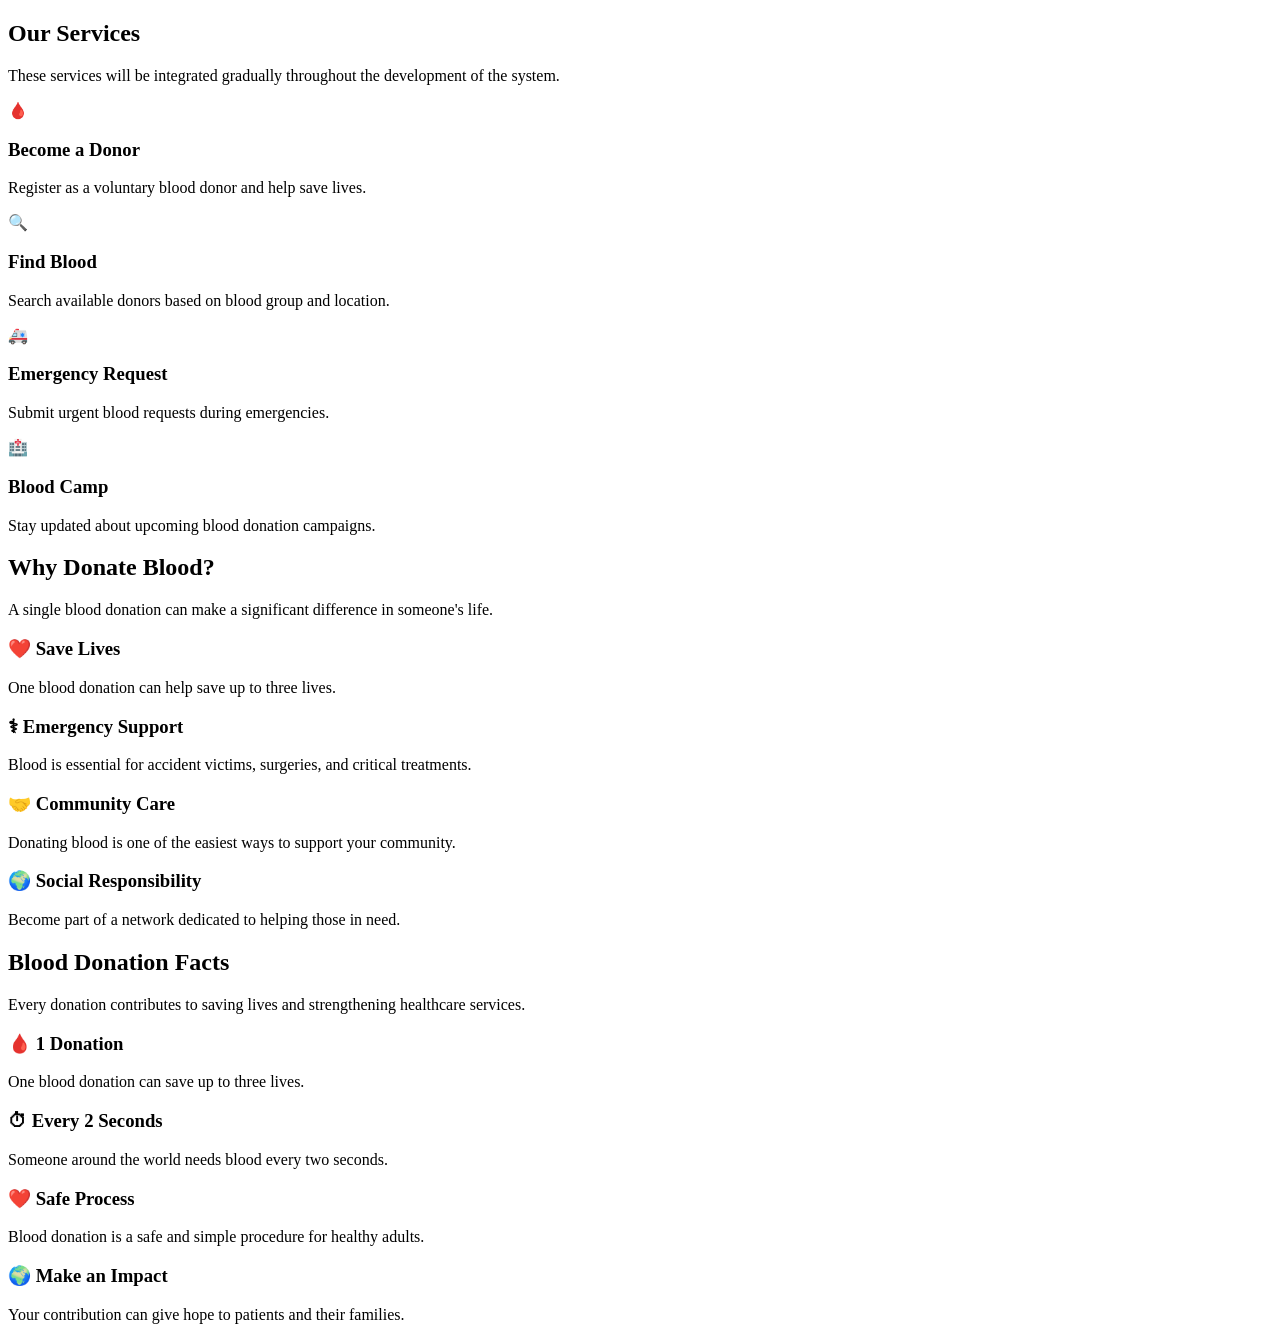
==== index.html @ 8bf794e0 "service section, why donate section, blood fact section" ====
<!DOCTYPE html>
<html lang="en">

<head>

    <meta charset="UTF-8">

    <meta name="viewport"
          content="width=device-width, initial-scale=1.0">

    <meta name="description"
          content="Blood Donation Management System">

    <meta name="keywords"
          content="Blood Donation, Blood Bank, Donor">

    <title>Blood Donation Management System</title>

    <link rel="stylesheet"
          href="css/style.css">

</head>

<body>
   <!-- ===========================
                SERVICES SECTION
        ============================ -->

        <section id="services" class="services">

            <div class="container">

                <div class="section-title">

                    <h2>Our Services</h2>

                    <p>
                        These services will be integrated gradually throughout
                        the development of the system.
                    </p>

                </div>

                <div class="service-grid">

                    <article class="service-card">

                        <div class="service-icon">🩸</div>

                        <h3>Become a Donor</h3>

                        <p>
                            Register as a voluntary blood donor and help save lives.
                        </p>

                    </article>

                    <article class="service-card">

                        <div class="service-icon">🔍</div>

                        <h3>Find Blood</h3>

                        <p>
                            Search available donors based on blood group and location.
                        </p>

                    </article>

                    <article class="service-card">

                        <div class="service-icon">🚑</div>

                        <h3>Emergency Request</h3>

                        <p>
                            Submit urgent blood requests during emergencies.
                        </p>

                    </article>

                    <article class="service-card">

                        <div class="service-icon">🏥</div>

                        <h3>Blood Camp</h3>

                        <p>
                            Stay updated about upcoming blood donation campaigns.
                        </p>

                    </article>

                </div>

            </div>

        </section>

        <!-- ===========================
                WHY DONATE
        ============================ -->

        <section class="why-donate">

            <div class="container">

                <div class="section-title">

                    <h2>Why Donate Blood?</h2>

                    <p>
                        A single blood donation can make a significant difference
                        in someone's life.
                    </p>

                </div>

                <div class="why-grid">

                    <article class="why-card">

                        <h3>❤️ Save Lives</h3>

                        <p>
                            One blood donation can help save up to three lives.
                        </p>

                    </article>

                    <article class="why-card">

                        <h3>⚕ Emergency Support</h3>

                        <p>
                            Blood is essential for accident victims,
                            surgeries, and critical treatments.
                        </p>

                    </article>

                    <article class="why-card">

                        <h3>🤝 Community Care</h3>

                        <p>
                            Donating blood is one of the easiest ways to
                            support your community.
                        </p>

                    </article>

                    <article class="why-card">

                        <h3>🌍 Social Responsibility</h3>

                        <p>
                            Become part of a network dedicated to helping
                            those in need.
                        </p>

                    </article>

                </div>

            </div>

        </section>
		        <!-- ===========================
                BLOOD FACTS
        ============================ -->

        <section class="blood-facts">

            <div class="container">

                <div class="section-title">

                    <h2>Blood Donation Facts</h2>

                    <p>
                        Every donation contributes to saving lives and strengthening healthcare services.
                    </p>

                </div>

                <div class="facts-grid">

                    <article class="fact-card">

                        <h3>🩸 1 Donation</h3>

                        <p>
                            One blood donation can save up to three lives.
                        </p>

                    </article>

                    <article class="fact-card">

                        <h3>⏱ Every 2 Seconds</h3>

                        <p>
                            Someone around the world needs blood every two seconds.
                        </p>

                    </article>

                    <article class="fact-card">

                        <h3>❤️ Safe Process</h3>

                        <p>
                            Blood donation is a safe and simple procedure for healthy adults.
                        </p>

                    </article>

                    <article class="fact-card">

                        <h3>🌍 Make an Impact</h3>

                        <p>
                            Your contribution can give hope to patients and their families.
                        </p>

                    </article>

                </div>

            </div>

        </section>
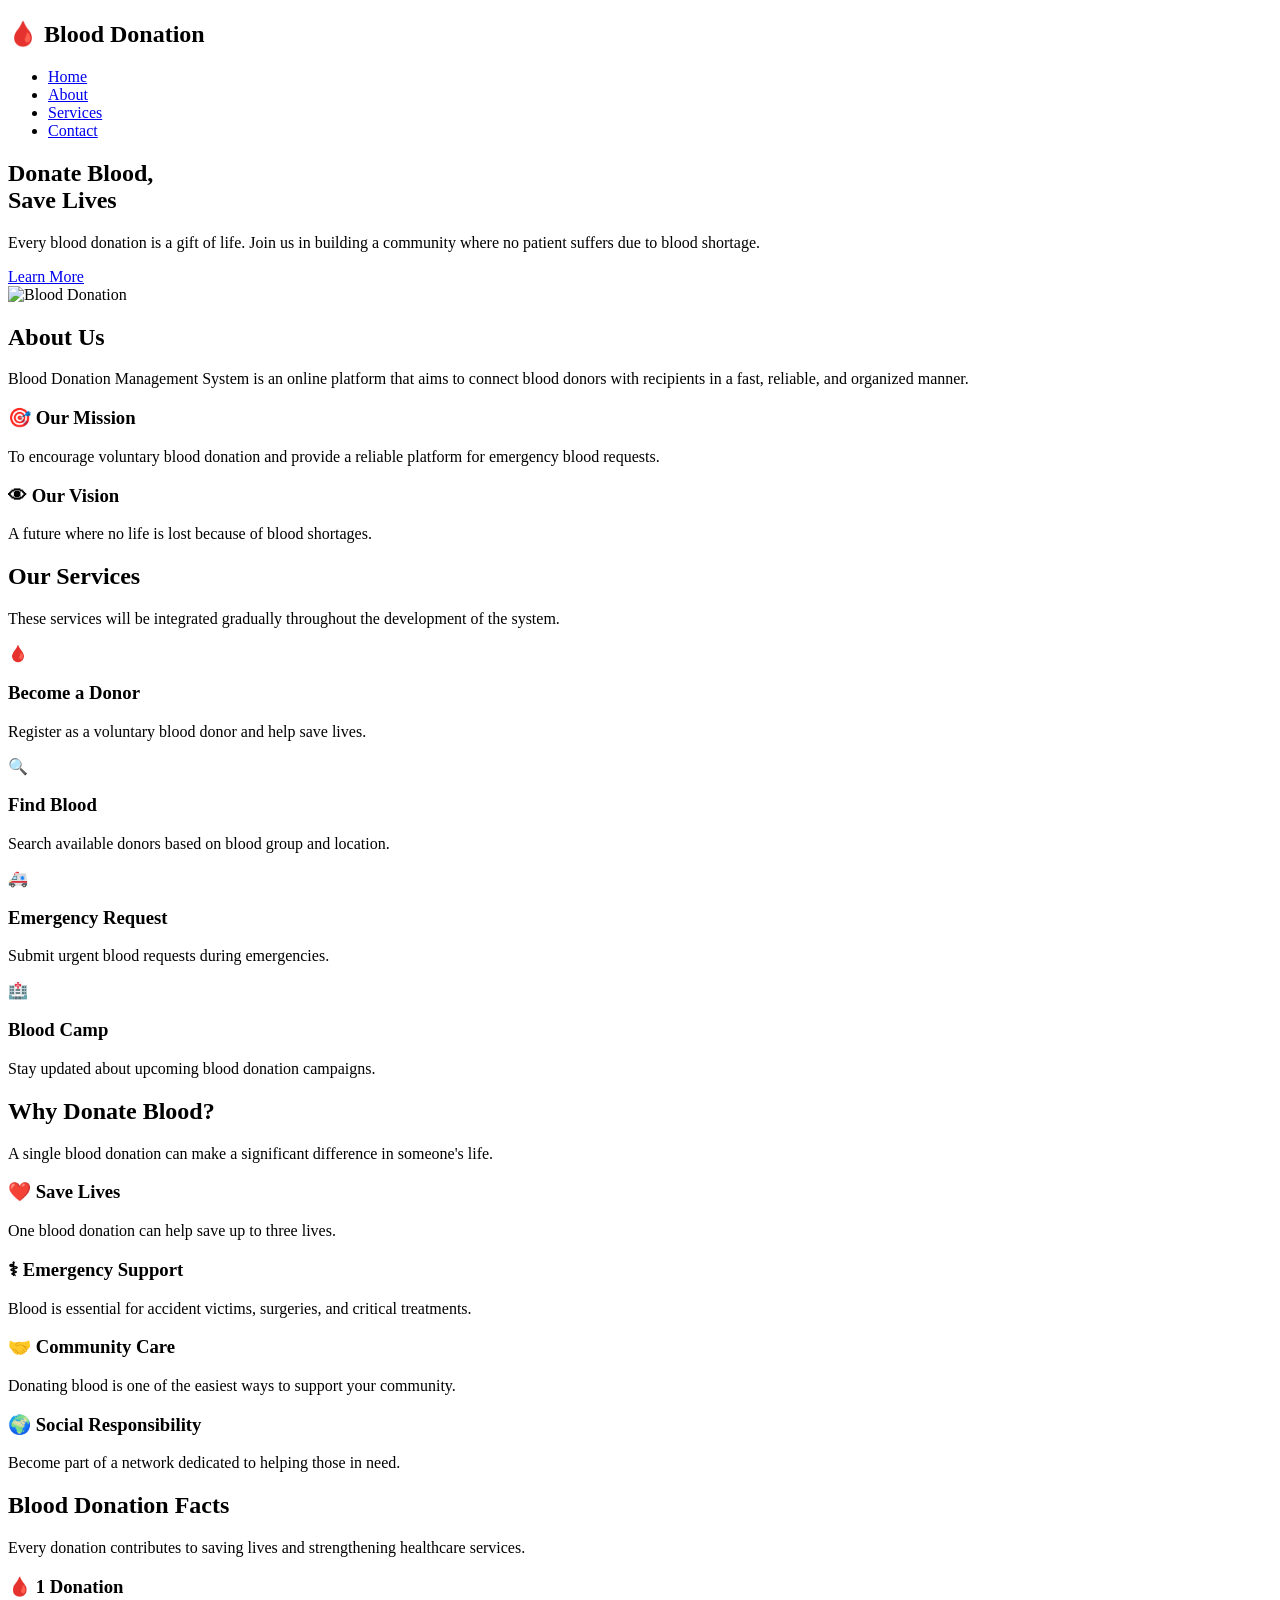
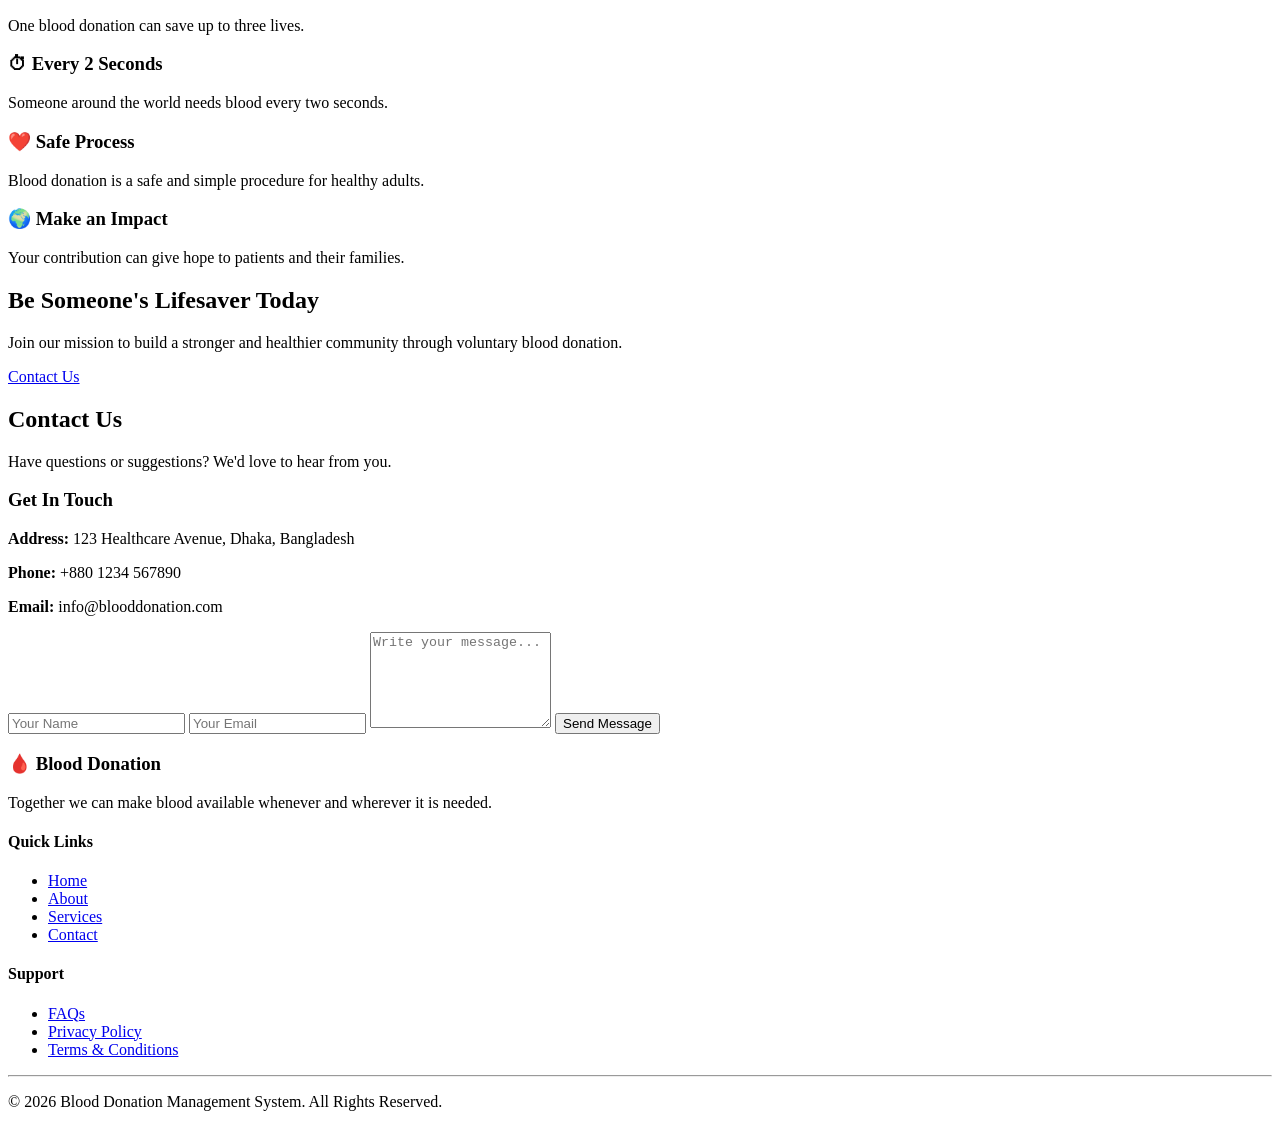
==== commit 16ec32a9: "integrating header footer hero section" ====
--- a/index.html
+++ b/index.html
@@ -22,7 +22,146 @@
 </head>
 
 <body>
-   <!-- ===========================
+
+    <!-- ===========================
+            HEADER
+    ============================ -->
+
+    <header>
+
+        <div class="container">
+
+            <div class="logo">
+
+                <h2>🩸 Blood Donation</h2>
+
+            </div>
+
+            <nav>
+
+                <ul>
+
+                    <li><a href="#home">Home</a></li>
+
+                    <li><a href="#about">About</a></li>
+
+                    <li><a href="#services">Services</a></li>
+
+                    <li><a href="#contact">Contact</a></li>
+
+                </ul>
+
+            </nav>
+
+        </div>
+
+    </header>
+
+    <!-- ===========================
+            MAIN
+    ============================ -->
+
+    <main>
+
+        <!-- ===========================
+                HERO SECTION
+        ============================ -->
+
+        <section id="home"
+                 class="hero">
+
+            <div class="container">
+
+                <div class="hero-content">
+
+                    <h1>
+
+                        Donate Blood,
+
+                        <br>
+
+                        Save Lives
+
+                    </h1>
+
+                    <p>
+
+                        Every blood donation is a gift of life.
+                        Join us in building a community where
+                        no patient suffers due to blood shortage.
+
+                    </p>
+
+                    <a href="#about"
+                       class="btn">
+
+                        Learn More
+
+                    </a>
+
+                </div>
+
+                <div class="hero-image">
+
+                    <img src="images/hero.jpg"
+                         alt="Blood Donation">
+
+                </div>
+
+            </div>
+
+        </section>
+		        <!-- ===========================
+                ABOUT SECTION
+        ============================ -->
+
+        <section id="about" class="about">
+
+            <div class="container">
+
+                <div class="section-title">
+
+                    <h2>About Us</h2>
+
+                    <p>
+                        Blood Donation Management System is an online platform
+                        that aims to connect blood donors with recipients in a
+                        fast, reliable, and organized manner.
+                    </p>
+
+                </div>
+
+                <div class="about-content">
+
+                    <article class="about-card">
+
+                        <h3>🎯 Our Mission</h3>
+
+                        <p>
+                            To encourage voluntary blood donation and provide
+                            a reliable platform for emergency blood requests.
+                        </p>
+
+                    </article>
+
+                    <article class="about-card">
+
+                        <h3>👁 Our Vision</h3>
+
+                        <p>
+                            A future where no life is lost because of blood
+                            shortages.
+                        </p>
+
+                    </article>
+
+                </div>
+
+            </div>
+
+        </section>
+
+        <!-- ===========================
                 SERVICES SECTION
         ============================ -->
 
@@ -230,4 +369,194 @@
 
             </div>
 
-        </section>+        </section>
+
+        <!-- ===========================
+                CALL TO ACTION
+        ============================ -->
+
+        <section class="cta">
+
+            <div class="container">
+
+                <div class="cta-content">
+
+                    <h2>Be Someone's Lifesaver Today</h2>
+
+                    <p>
+                        Join our mission to build a stronger and healthier community
+                        through voluntary blood donation.
+                    </p>
+
+                    <a href="#contact" class="btn">
+
+                        Contact Us
+
+                    </a>
+
+                </div>
+
+            </div>
+
+        </section>
+
+        <!-- ===========================
+                CONTACT SECTION
+        ============================ -->
+
+        <section id="contact" class="contact">
+
+            <div class="container">
+
+                <div class="section-title">
+
+                    <h2>Contact Us</h2>
+
+                    <p>
+                        Have questions or suggestions? We'd love to hear from you.
+                    </p>
+
+                </div>
+
+                <div class="contact-wrapper">
+
+                    <div class="contact-info">
+
+                        <h3>Get In Touch</h3>
+
+                        <p>
+
+                            <strong>Address:</strong>
+
+                            123 Healthcare Avenue,
+                            Dhaka, Bangladesh
+
+                        </p>
+
+                        <p>
+
+                            <strong>Phone:</strong>
+
+                            +880 1234 567890
+
+                        </p>
+
+                        <p>
+
+                            <strong>Email:</strong>
+
+                            info@blooddonation.com
+
+                        </p>
+
+                    </div>
+
+                    <div class="contact-form">
+
+                        <form action="#">
+
+                            <input
+                                type="text"
+                                placeholder="Your Name"
+                                required>
+
+                            <input
+                                type="email"
+                                placeholder="Your Email"
+                                required>
+
+                            <textarea
+                                rows="6"
+                                placeholder="Write your message..."
+                                required></textarea>
+
+                            <button type="submit">
+
+                                Send Message
+
+                            </button>
+
+                        </form>
+
+                    </div>
+
+                </div>
+
+            </div>
+
+        </section>
+
+    </main>
+
+    <!-- ===========================
+            FOOTER
+    ============================ -->
+
+    <footer>
+
+        <div class="container">
+
+            <div class="footer-content">
+
+                <div class="footer-logo">
+
+                    <h3>🩸 Blood Donation</h3>
+
+                    <p>
+                        Together we can make blood available whenever and wherever it is needed.
+                    </p>
+
+                </div>
+
+                <div class="footer-links">
+
+                    <h4>Quick Links</h4>
+
+                    <ul>
+
+                        <li><a href="#home">Home</a></li>
+
+                        <li><a href="#about">About</a></li>
+
+                        <li><a href="#services">Services</a></li>
+
+                        <li><a href="#contact">Contact</a></li>
+
+                    </ul>
+
+                </div>
+
+                <div class="footer-support">
+
+                    <h4>Support</h4>
+
+                    <ul>
+
+                        <li><a href="#">FAQs</a></li>
+
+                        <li><a href="#">Privacy Policy</a></li>
+
+                        <li><a href="#">Terms & Conditions</a></li>
+
+                    </ul>
+
+                </div>
+
+            </div>
+
+            <hr>
+
+            <p class="copyright">
+
+                © 2026 Blood Donation Management System.
+                All Rights Reserved.
+
+            </p>
+
+        </div>
+
+    </footer>
+
+</body>
+
+</html>
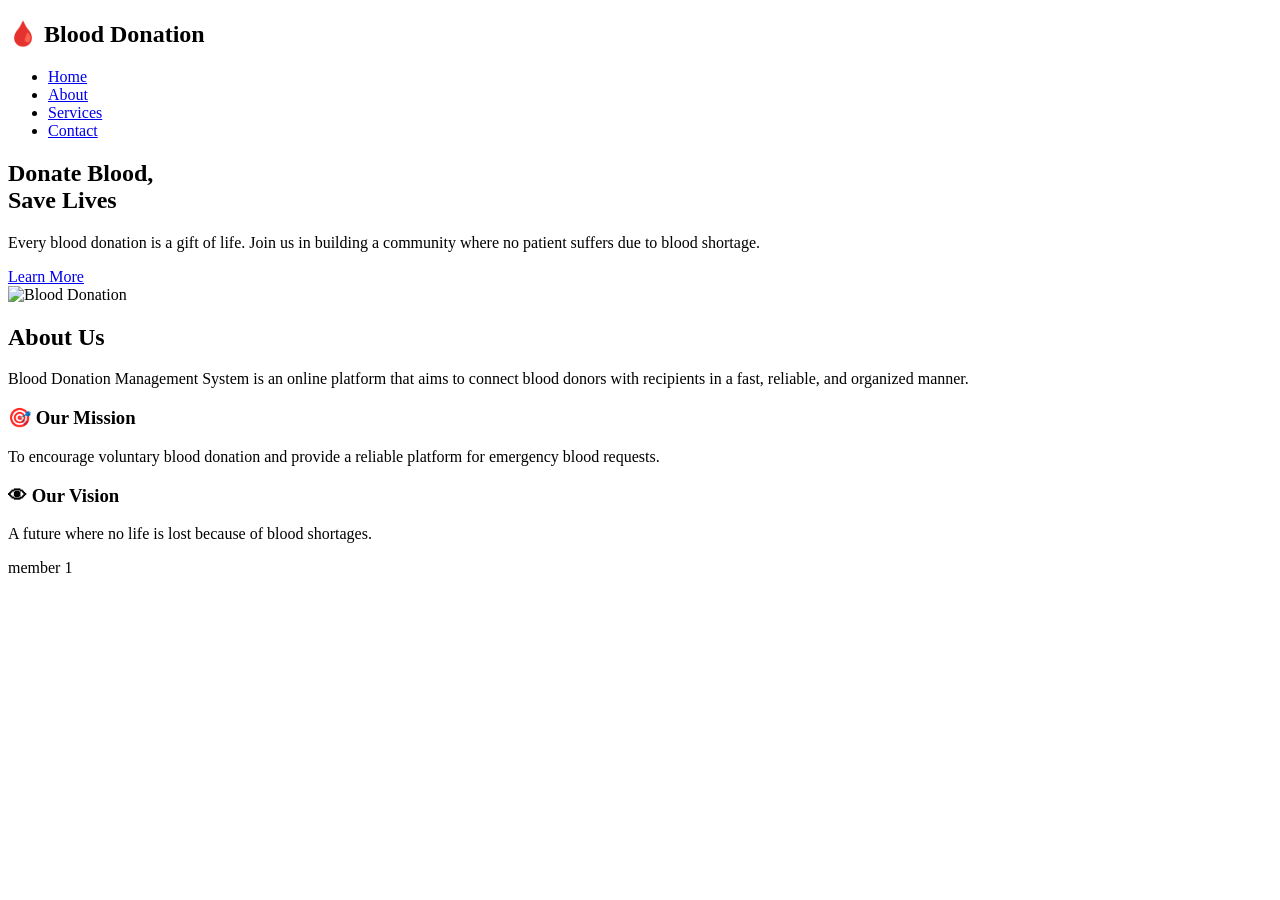
==== commit 926b49a4: "adding header, footer, navigator" ====
--- a/index.html
+++ b/index.html
@@ -1,562 +1,164 @@
-<!DOCTYPE html>
-<html lang="en">
-
-<head>
-
-    <meta charset="UTF-8">
-
-    <meta name="viewport"
-          content="width=device-width, initial-scale=1.0">
-
-    <meta name="description"
-          content="Blood Donation Management System">
-
-    <meta name="keywords"
-          content="Blood Donation, Blood Bank, Donor">
-
-    <title>Blood Donation Management System</title>
-
-    <link rel="stylesheet"
-          href="css/style.css">
-
-</head>
-
-<body>
-
-    <!-- ===========================
-            HEADER
-    ============================ -->
-
-    <header>
-
-        <div class="container">
-
-            <div class="logo">
-
-                <h2>🩸 Blood Donation</h2>
-
-            </div>
-
-            <nav>
-
-                <ul>
-
-                    <li><a href="#home">Home</a></li>
-
-                    <li><a href="#about">About</a></li>
-
-                    <li><a href="#services">Services</a></li>
-
-                    <li><a href="#contact">Contact</a></li>
-
-                </ul>
-
-            </nav>
-
-        </div>
-
-    </header>
-
-    <!-- ===========================
-            MAIN
-    ============================ -->
-
-    <main>
-
-        <!-- ===========================
-                HERO SECTION
-        ============================ -->
-
-        <section id="home"
-                 class="hero">
-
-            <div class="container">
-
-                <div class="hero-content">
-
-                    <h1>
-
-                        Donate Blood,
-
-                        <br>
-
-                        Save Lives
-
-                    </h1>
-
-                    <p>
-
-                        Every blood donation is a gift of life.
-                        Join us in building a community where
-                        no patient suffers due to blood shortage.
-
-                    </p>
-
-                    <a href="#about"
-                       class="btn">
-
-                        Learn More
-
-                    </a>
-
-                </div>
-
-                <div class="hero-image">
-
-                    <img src="images/hero.jpg"
-                         alt="Blood Donation">
-
-                </div>
-
-            </div>
-
-        </section>
-		        <!-- ===========================
-                ABOUT SECTION
-        ============================ -->
-
-        <section id="about" class="about">
-
-            <div class="container">
-
-                <div class="section-title">
-
-                    <h2>About Us</h2>
-
-                    <p>
-                        Blood Donation Management System is an online platform
-                        that aims to connect blood donors with recipients in a
-                        fast, reliable, and organized manner.
-                    </p>
-
-                </div>
-
-                <div class="about-content">
-
-                    <article class="about-card">
-
-                        <h3>🎯 Our Mission</h3>
-
-                        <p>
-                            To encourage voluntary blood donation and provide
-                            a reliable platform for emergency blood requests.
-                        </p>
-
-                    </article>
-
-                    <article class="about-card">
-
-                        <h3>👁 Our Vision</h3>
-
-                        <p>
-                            A future where no life is lost because of blood
-                            shortages.
-                        </p>
-
-                    </article>
-
-                </div>
-
-            </div>
-
-        </section>
-
-        <!-- ===========================
-                SERVICES SECTION
-        ============================ -->
-
-        <section id="services" class="services">
-
-            <div class="container">
-
-                <div class="section-title">
-
-                    <h2>Our Services</h2>
-
-                    <p>
-                        These services will be integrated gradually throughout
-                        the development of the system.
-                    </p>
-
-                </div>
-
-                <div class="service-grid">
-
-                    <article class="service-card">
-
-                        <div class="service-icon">🩸</div>
-
-                        <h3>Become a Donor</h3>
-
-                        <p>
-                            Register as a voluntary blood donor and help save lives.
-                        </p>
-
-                    </article>
-
-                    <article class="service-card">
-
-                        <div class="service-icon">🔍</div>
-
-                        <h3>Find Blood</h3>
-
-                        <p>
-                            Search available donors based on blood group and location.
-                        </p>
-
-                    </article>
-
-                    <article class="service-card">
-
-                        <div class="service-icon">🚑</div>
-
-                        <h3>Emergency Request</h3>
-
-                        <p>
-                            Submit urgent blood requests during emergencies.
-                        </p>
-
-                    </article>
-
-                    <article class="service-card">
-
-                        <div class="service-icon">🏥</div>
-
-                        <h3>Blood Camp</h3>
-
-                        <p>
-                            Stay updated about upcoming blood donation campaigns.
-                        </p>
-
-                    </article>
-
-                </div>
-
-            </div>
-
-        </section>
-
-        <!-- ===========================
-                WHY DONATE
-        ============================ -->
-
-        <section class="why-donate">
-
-            <div class="container">
-
-                <div class="section-title">
-
-                    <h2>Why Donate Blood?</h2>
-
-                    <p>
-                        A single blood donation can make a significant difference
-                        in someone's life.
-                    </p>
-
-                </div>
-
-                <div class="why-grid">
-
-                    <article class="why-card">
-
-                        <h3>❤️ Save Lives</h3>
-
-                        <p>
-                            One blood donation can help save up to three lives.
-                        </p>
-
-                    </article>
-
-                    <article class="why-card">
-
-                        <h3>⚕ Emergency Support</h3>
-
-                        <p>
-                            Blood is essential for accident victims,
-                            surgeries, and critical treatments.
-                        </p>
-
-                    </article>
-
-                    <article class="why-card">
-
-                        <h3>🤝 Community Care</h3>
-
-                        <p>
-                            Donating blood is one of the easiest ways to
-                            support your community.
-                        </p>
-
-                    </article>
-
-                    <article class="why-card">
-
-                        <h3>🌍 Social Responsibility</h3>
-
-                        <p>
-                            Become part of a network dedicated to helping
-                            those in need.
-                        </p>
-
-                    </article>
-
-                </div>
-
-            </div>
-
-        </section>
-		        <!-- ===========================
-                BLOOD FACTS
-        ============================ -->
-
-        <section class="blood-facts">
-
-            <div class="container">
-
-                <div class="section-title">
-
-                    <h2>Blood Donation Facts</h2>
-
-                    <p>
-                        Every donation contributes to saving lives and strengthening healthcare services.
-                    </p>
-
-                </div>
-
-                <div class="facts-grid">
-
-                    <article class="fact-card">
-
-                        <h3>🩸 1 Donation</h3>
-
-                        <p>
-                            One blood donation can save up to three lives.
-                        </p>
-
-                    </article>
-
-                    <article class="fact-card">
-
-                        <h3>⏱ Every 2 Seconds</h3>
-
-                        <p>
-                            Someone around the world needs blood every two seconds.
-                        </p>
-
-                    </article>
-
-                    <article class="fact-card">
-
-                        <h3>❤️ Safe Process</h3>
-
-                        <p>
-                            Blood donation is a safe and simple procedure for healthy adults.
-                        </p>
-
-                    </article>
-
-                    <article class="fact-card">
-
-                        <h3>🌍 Make an Impact</h3>
-
-                        <p>
-                            Your contribution can give hope to patients and their families.
-                        </p>
-
-                    </article>
-
-                </div>
-
-            </div>
-
-        </section>
-
-        <!-- ===========================
-                CALL TO ACTION
-        ============================ -->
-
-        <section class="cta">
-
-            <div class="container">
-
-                <div class="cta-content">
-
-                    <h2>Be Someone's Lifesaver Today</h2>
-
-                    <p>
-                        Join our mission to build a stronger and healthier community
-                        through voluntary blood donation.
-                    </p>
-
-                    <a href="#contact" class="btn">
-
-                        Contact Us
-
-                    </a>
-
-                </div>
-
-            </div>
-
-        </section>
-
-        <!-- ===========================
-                CONTACT SECTION
-        ============================ -->
-
-        <section id="contact" class="contact">
-
-            <div class="container">
-
-                <div class="section-title">
-
-                    <h2>Contact Us</h2>
-
-                    <p>
-                        Have questions or suggestions? We'd love to hear from you.
-                    </p>
-
-                </div>
-
-                <div class="contact-wrapper">
-
-                    <div class="contact-info">
-
-                        <h3>Get In Touch</h3>
-
-                        <p>
-
-                            <strong>Address:</strong>
-
-                            123 Healthcare Avenue,
-                            Dhaka, Bangladesh
-
-                        </p>
-
-                        <p>
-
-                            <strong>Phone:</strong>
-
-                            +880 1234 567890
-
-                        </p>
-
-                        <p>
-
-                            <strong>Email:</strong>
-
-                            info@blooddonation.com
-
-                        </p>
-
-                    </div>
-
-                    <div class="contact-form">
-
-                        <form action="#">
-
-                            <input
-                                type="text"
-                                placeholder="Your Name"
-                                required>
-
-                            <input
-                                type="email"
-                                placeholder="Your Email"
-                                required>
-
-                            <textarea
-                                rows="6"
-                                placeholder="Write your message..."
-                                required></textarea>
-
-                            <button type="submit">
-
-                                Send Message
-
-                            </button>
-
-                        </form>
-
-                    </div>
-
-                </div>
-
-            </div>
-
-        </section>
-
-    </main>
-
-    <!-- ===========================
-            FOOTER
-    ============================ -->
-
-    <footer>
-
-        <div class="container">
-
-            <div class="footer-content">
-
-                <div class="footer-logo">
-
-                    <h3>🩸 Blood Donation</h3>
-
-                    <p>
-                        Together we can make blood available whenever and wherever it is needed.
-                    </p>
-
-                </div>
-
-                <div class="footer-links">
-
-                    <h4>Quick Links</h4>
-
-                    <ul>
-
-                        <li><a href="#home">Home</a></li>
-
-                        <li><a href="#about">About</a></li>
-
-                        <li><a href="#services">Services</a></li>
-
-                        <li><a href="#contact">Contact</a></li>
-
-                    </ul>
-
-                </div>
-
-                <div class="footer-support">
-
-                    <h4>Support</h4>
-
-                    <ul>
-
-                        <li><a href="#">FAQs</a></li>
-
-                        <li><a href="#">Privacy Policy</a></li>
-
-                        <li><a href="#">Terms & Conditions</a></li>
-
-                    </ul>
-
-                </div>
-
-            </div>
-
-            <hr>
-
-            <p class="copyright">
-
-                © 2026 Blood Donation Management System.
-                All Rights Reserved.
-
-            </p>
-
-        </div>
-
-    </footer>
-
-</body>
-
-</html>+<!DOCTYPE html>
+<html lang="en">
+
+<head>
+
+    <meta charset="UTF-8">
+
+    <meta name="viewport"
+          content="width=device-width, initial-scale=1.0">
+
+    <meta name="description"
+          content="Blood Donation Management System">
+
+    <meta name="keywords"
+          content="Blood Donation, Blood Bank, Donor">
+
+    <title>Blood Donation Management System</title>
+
+    <link rel="stylesheet"
+          href="css/style.css">
+
+</head>
+
+<body>
+
+    <!-- ===========================
+            HEADER
+    ============================ -->
+
+    <header>
+
+        <div class="container">
+
+            <div class="logo">
+
+                <h2>🩸 Blood Donation</h2>
+
+            </div>
+
+            <nav>
+
+                <ul>
+
+                    <li><a href="#home">Home</a></li>
+
+                    <li><a href="#about">About</a></li>
+
+                    <li><a href="#services">Services</a></li>
+
+                    <li><a href="#contact">Contact</a></li>
+
+                </ul>
+
+            </nav>
+
+        </div>
+
+    </header>
+
+    <!-- ===========================
+            MAIN
+    ============================ -->
+
+    <main>
+
+        <!-- ===========================
+                HERO SECTION
+        ============================ -->
+
+        <section id="home"
+                 class="hero">
+
+            <div class="container">
+
+                <div class="hero-content">
+
+                    <h1>
+
+                        Donate Blood,
+
+                        <br>
+
+                        Save Lives
+
+                    </h1>
+
+                    <p>
+
+                        Every blood donation is a gift of life.
+                        Join us in building a community where
+                        no patient suffers due to blood shortage.
+
+                    </p>
+
+                    <a href="#about"
+                       class="btn">
+
+                        Learn More
+
+                    </a>
+
+                </div>
+
+                <div class="hero-image">
+
+                    <img src="images/hero.jpg"
+                         alt="Blood Donation">
+
+                </div>
+
+            </div>
+
+        </section>
+		        <!-- ===========================
+                ABOUT SECTION
+        ============================ -->
+
+        <section id="about" class="about">
+
+            <div class="container">
+
+                <div class="section-title">
+
+                    <h2>About Us</h2>
+
+                    <p>
+                        Blood Donation Management System is an online platform
+                        that aims to connect blood donors with recipients in a
+                        fast, reliable, and organized manner.
+                    </p>
+
+                </div>
+
+                <div class="about-content">
+
+                    <article class="about-card">
+
+                        <h3>🎯 Our Mission</h3>
+
+                        <p>
+                            To encourage voluntary blood donation and provide
+                            a reliable platform for emergency blood requests.
+                        </p>
+
+                    </article>
+
+                    <article class="about-card">
+
+                        <h3>👁 Our Vision</h3>
+
+                        <p>
+                            A future where no life is lost because of blood
+                            shortages.
+                        </p>
+
+                    </article>
+
+                </div>
+
+            </div>
+
+        </section>
+
+member 1
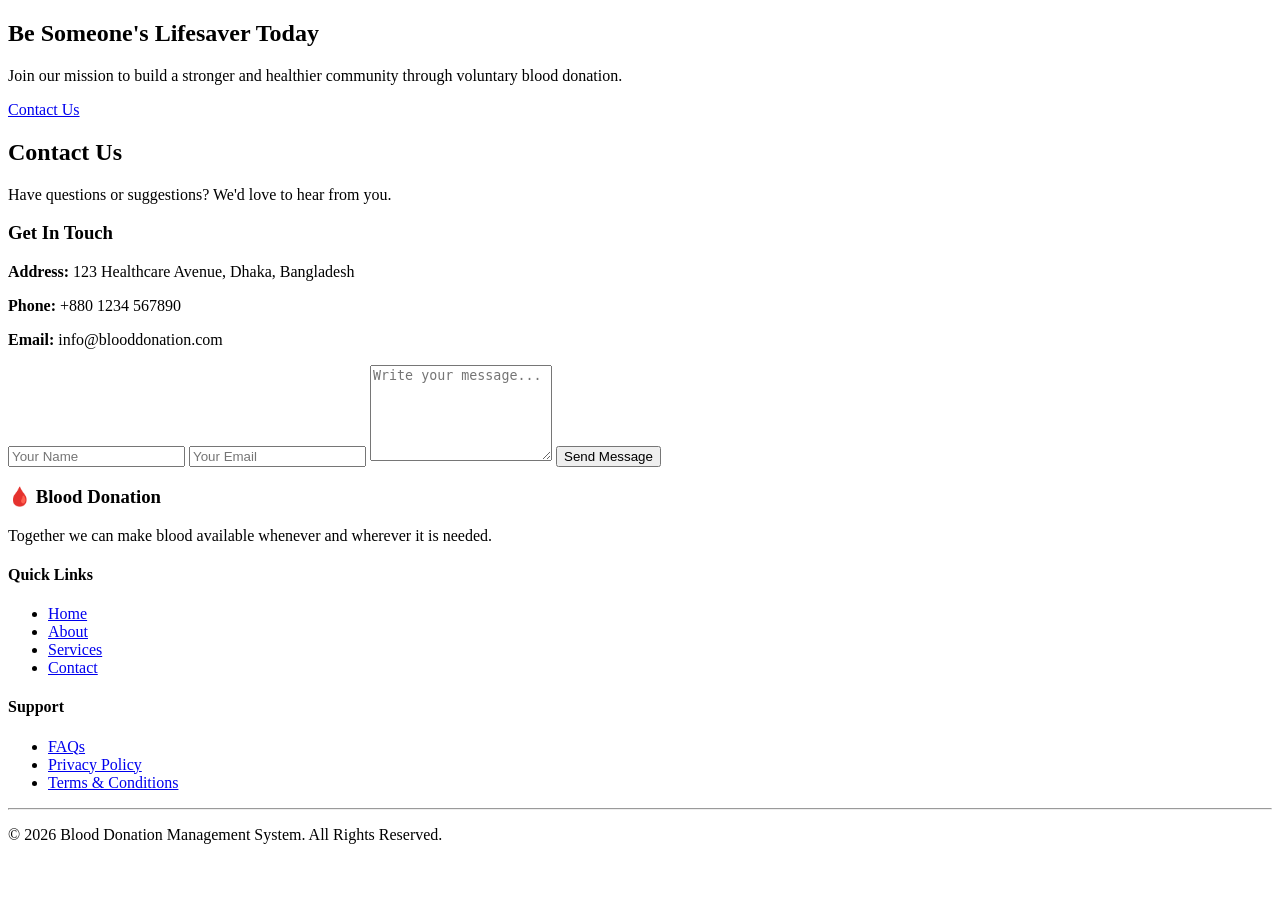
==== commit 82c76dce: "call to action, contact section, footer" ====
--- a/index.html
+++ b/index.html
@@ -1,164 +1,214 @@
-<!DOCTYPE html>
-<html lang="en">
-
-<head>
-
-    <meta charset="UTF-8">
-
-    <meta name="viewport"
-          content="width=device-width, initial-scale=1.0">
-
-    <meta name="description"
-          content="Blood Donation Management System">
-
-    <meta name="keywords"
-          content="Blood Donation, Blood Bank, Donor">
-
-    <title>Blood Donation Management System</title>
-
-    <link rel="stylesheet"
-          href="css/style.css">
-
-</head>
-
-<body>
-
-    <!-- ===========================
-            HEADER
-    ============================ -->
-
-    <header>
-
-        <div class="container">
-
-            <div class="logo">
-
-                <h2>🩸 Blood Donation</h2>
-
-            </div>
-
-            <nav>
-
-                <ul>
-
-                    <li><a href="#home">Home</a></li>
-
-                    <li><a href="#about">About</a></li>
-
-                    <li><a href="#services">Services</a></li>
-
-                    <li><a href="#contact">Contact</a></li>
-
-                </ul>
-
-            </nav>
-
-        </div>
-
-    </header>
-
-    <!-- ===========================
-            MAIN
-    ============================ -->
-
-    <main>
-
-        <!-- ===========================
-                HERO SECTION
-        ============================ -->
-
-        <section id="home"
-                 class="hero">
-
-            <div class="container">
-
-                <div class="hero-content">
-
-                    <h1>
-
-                        Donate Blood,
-
-                        <br>
-
-                        Save Lives
-
-                    </h1>
-
-                    <p>
-
-                        Every blood donation is a gift of life.
-                        Join us in building a community where
-                        no patient suffers due to blood shortage.
-
-                    </p>
-
-                    <a href="#about"
-                       class="btn">
-
-                        Learn More
-
-                    </a>
-
-                </div>
-
-                <div class="hero-image">
-
-                    <img src="images/hero.jpg"
-                         alt="Blood Donation">
-
-                </div>
-
-            </div>
-
-        </section>
-		        <!-- ===========================
-                ABOUT SECTION
-        ============================ -->
-
-        <section id="about" class="about">
-
-            <div class="container">
-
-                <div class="section-title">
-
-                    <h2>About Us</h2>
-
-                    <p>
-                        Blood Donation Management System is an online platform
-                        that aims to connect blood donors with recipients in a
-                        fast, reliable, and organized manner.
-                    </p>
-
-                </div>
-
-                <div class="about-content">
-
-                    <article class="about-card">
-
-                        <h3>🎯 Our Mission</h3>
-
-                        <p>
-                            To encourage voluntary blood donation and provide
-                            a reliable platform for emergency blood requests.
-                        </p>
-
-                    </article>
-
-                    <article class="about-card">
-
-                        <h3>👁 Our Vision</h3>
-
-                        <p>
-                            A future where no life is lost because of blood
-                            shortages.
-                        </p>
-
-                    </article>
-
-                </div>
-
-            </div>
-
-        </section>
-
-member 1+<!DOCTYPE html>
+<html lang="en">
+
+<head>
+
+    <meta charset="UTF-8">
+
+    <meta name="viewport"
+          content="width=device-width, initial-scale=1.0">
+
+    <meta name="description"
+          content="Blood Donation Management System">
+
+    <meta name="keywords"
+          content="Blood Donation, Blood Bank, Donor">
+
+    <title>Blood Donation Management System</title>
+
+    <link rel="stylesheet"
+          href="css/style.css">
+
+</head>
+
+<body>
+
+    <!-- ===========================
+                CALL TO ACTION
+        ============================ -->
+
+        <section class="cta">
+
+            <div class="container">
+
+                <div class="cta-content">
+
+                    <h2>Be Someone's Lifesaver Today</h2>
+
+                    <p>
+                        Join our mission to build a stronger and healthier community
+                        through voluntary blood donation.
+                    </p>
+
+                    <a href="#contact" class="btn">
+
+                        Contact Us
+
+                    </a>
+
+                </div>
+
+            </div>
+
+        </section>
+
+        <!-- ===========================
+                CONTACT SECTION
+        ============================ -->
+
+        <section id="contact" class="contact">
+
+            <div class="container">
+
+                <div class="section-title">
+
+                    <h2>Contact Us</h2>
+
+                    <p>
+                        Have questions or suggestions? We'd love to hear from you.
+                    </p>
+
+                </div>
+
+                <div class="contact-wrapper">
+
+                    <div class="contact-info">
+
+                        <h3>Get In Touch</h3>
+
+                        <p>
+
+                            <strong>Address:</strong>
+
+                            123 Healthcare Avenue,
+                            Dhaka, Bangladesh
+
+                        </p>
+
+                        <p>
+
+                            <strong>Phone:</strong>
+
+                            +880 1234 567890
+
+                        </p>
+
+                        <p>
+
+                            <strong>Email:</strong>
+
+                            info@blooddonation.com
+
+                        </p>
+
+                    </div>
+
+                    <div class="contact-form">
+
+                        <form action="#">
+
+                            <input
+                                type="text"
+                                placeholder="Your Name"
+                                required>
+
+                            <input
+                                type="email"
+                                placeholder="Your Email"
+                                required>
+
+                            <textarea
+                                rows="6"
+                                placeholder="Write your message..."
+                                required></textarea>
+
+                            <button type="submit">
+
+                                Send Message
+
+                            </button>
+
+                        </form>
+
+                    </div>
+
+                </div>
+
+            </div>
+
+        </section>
+
+    </main>
+
+    <!-- ===========================
+            FOOTER
+    ============================ -->
+
+    <footer>
+
+        <div class="container">
+
+            <div class="footer-content">
+
+                <div class="footer-logo">
+
+                    <h3>🩸 Blood Donation</h3>
+
+                    <p>
+                        Together we can make blood available whenever and wherever it is needed.
+                    </p>
+
+                </div>
+
+                <div class="footer-links">
+
+                    <h4>Quick Links</h4>
+
+                    <ul>
+
+                        <li><a href="#home">Home</a></li>
+
+                        <li><a href="#about">About</a></li>
+
+                        <li><a href="#services">Services</a></li>
+
+                        <li><a href="#contact">Contact</a></li>
+
+                    </ul>
+
+                </div>
+
+                <div class="footer-support">
+
+                    <h4>Support</h4>
+
+                    <ul>
+
+                        <li><a href="#">FAQs</a></li>
+
+                        <li><a href="#">Privacy Policy</a></li>
+
+                        <li><a href="#">Terms & Conditions</a></li>
+
+                    </ul>
+
+                </div>
+
+            </div>
+
+            <hr>
+
+            <p class="copyright">
+
+                © 2026 Blood Donation Management System.
+                All Rights Reserved.
+
+            </p>
+
+        </div>
+
+    </footer>
+
+</body>
+
+</html>
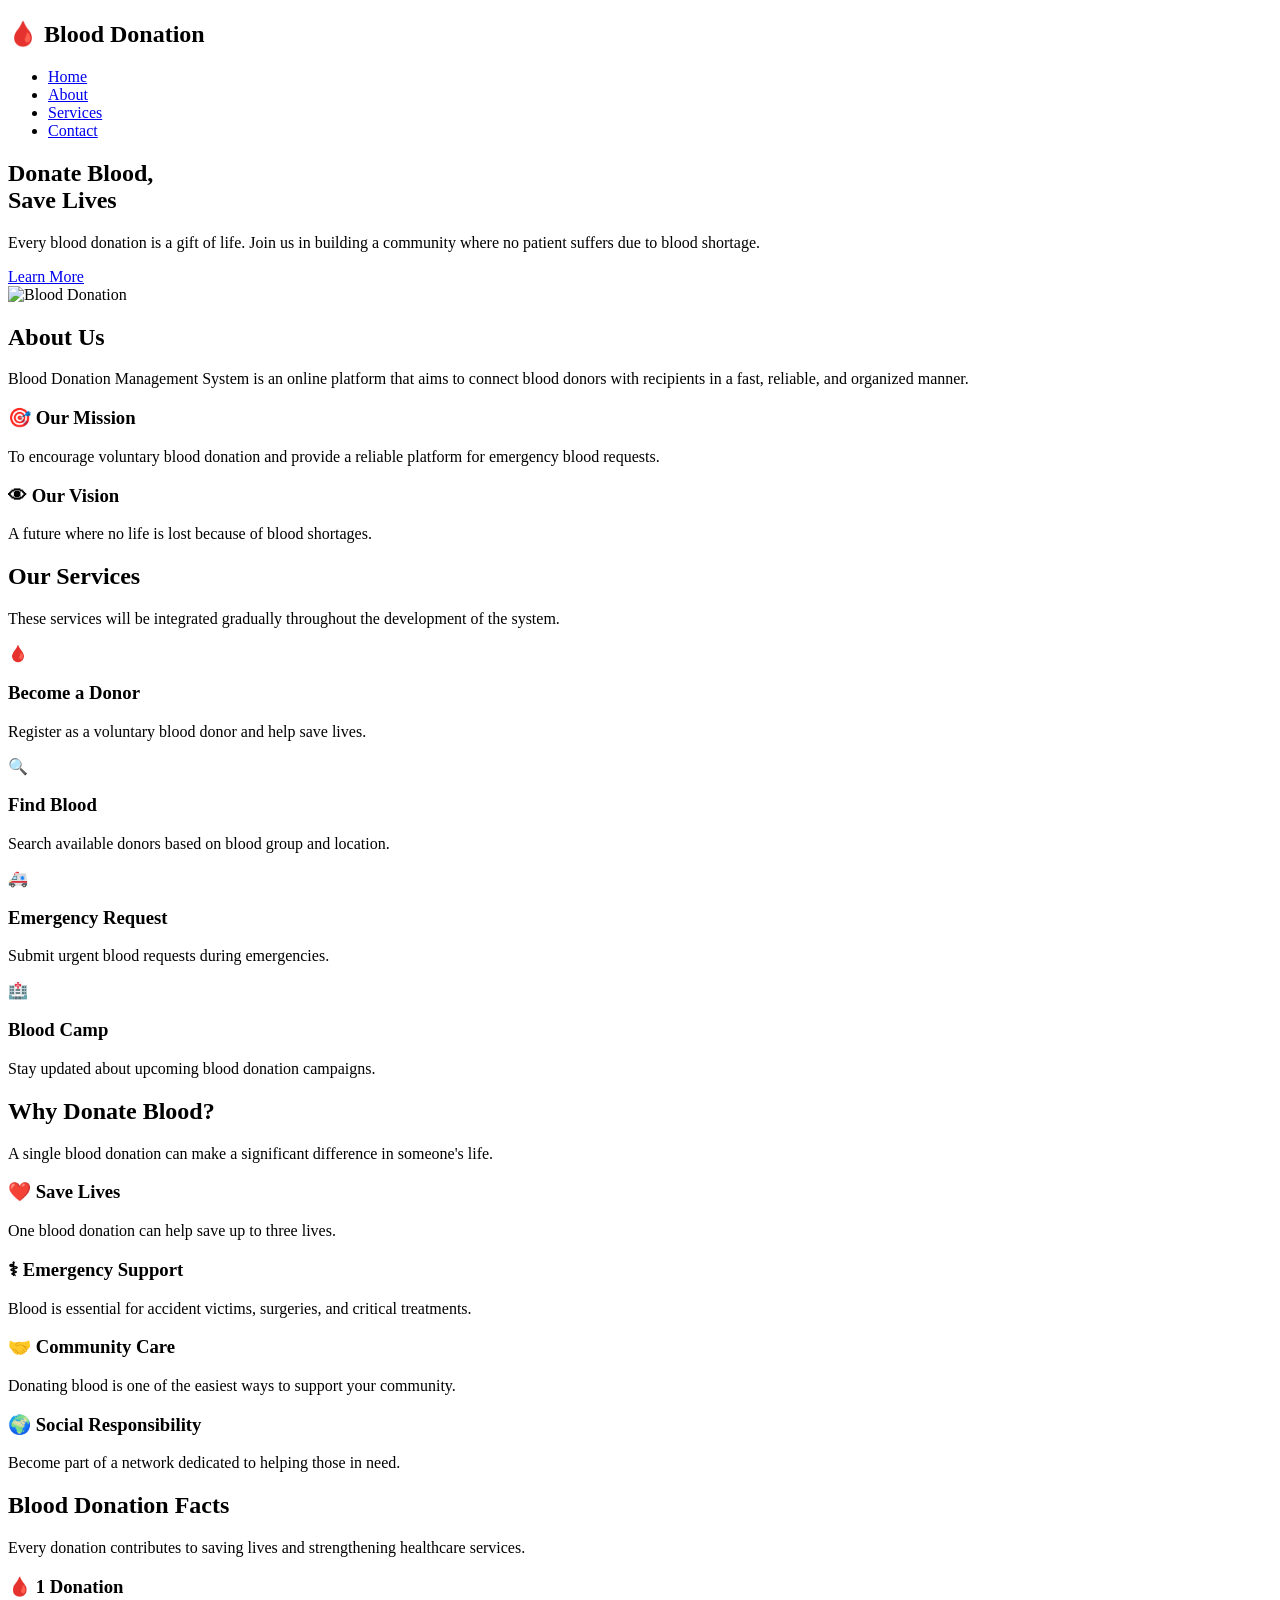
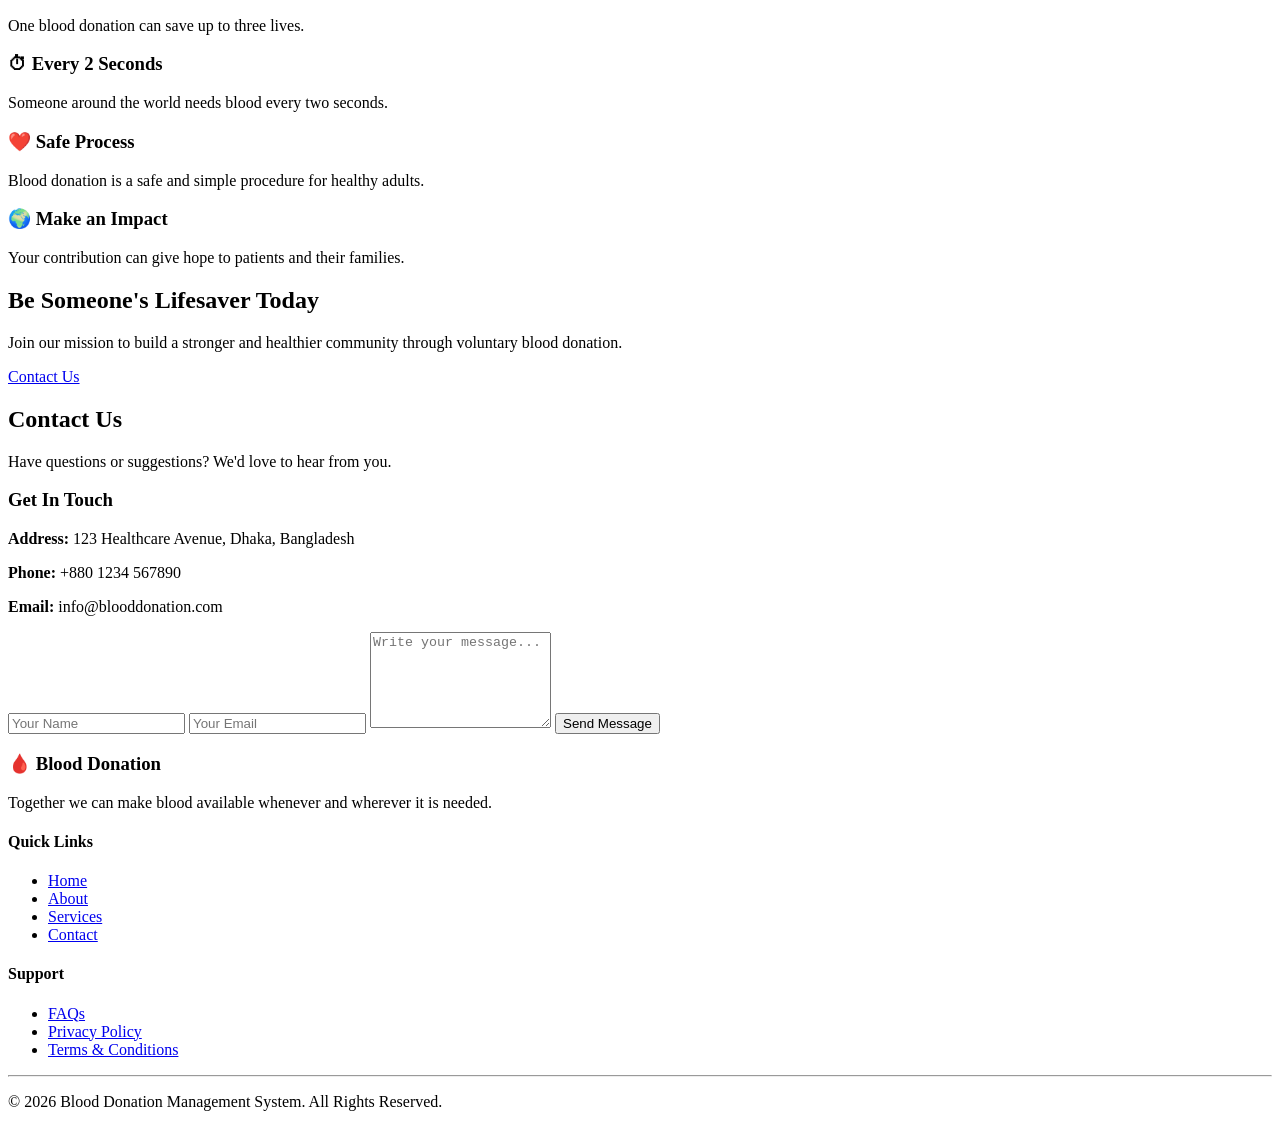
==== commit 21eac3eb: "Merge pull request #1 from wahida139/feature_integration_titash Feature integration titash" ====
--- a/index.html
+++ b/index.html
@@ -24,6 +24,354 @@
 <body>
 
     <!-- ===========================
+            HEADER
+    ============================ -->
+
+    <header>
+
+        <div class="container">
+
+            <div class="logo">
+
+                <h2>🩸 Blood Donation</h2>
+
+            </div>
+
+            <nav>
+
+                <ul>
+
+                    <li><a href="#home">Home</a></li>
+
+                    <li><a href="#about">About</a></li>
+
+                    <li><a href="#services">Services</a></li>
+
+                    <li><a href="#contact">Contact</a></li>
+
+                </ul>
+
+            </nav>
+
+        </div>
+
+    </header>
+
+    <!-- ===========================
+            MAIN
+    ============================ -->
+
+    <main>
+
+        <!-- ===========================
+                HERO SECTION
+        ============================ -->
+
+        <section id="home"
+                 class="hero">
+
+            <div class="container">
+
+                <div class="hero-content">
+
+                    <h1>
+
+                        Donate Blood,
+
+                        <br>
+
+                        Save Lives
+
+                    </h1>
+
+                    <p>
+
+                        Every blood donation is a gift of life.
+                        Join us in building a community where
+                        no patient suffers due to blood shortage.
+
+                    </p>
+
+                    <a href="#about"
+                       class="btn">
+
+                        Learn More
+
+                    </a>
+
+                </div>
+
+                <div class="hero-image">
+
+                    <img src="images/hero.jpg"
+                         alt="Blood Donation">
+
+                </div>
+
+            </div>
+
+        </section>
+		        <!-- ===========================
+                ABOUT SECTION
+        ============================ -->
+
+        <section id="about" class="about">
+
+            <div class="container">
+
+                <div class="section-title">
+
+                    <h2>About Us</h2>
+
+                    <p>
+                        Blood Donation Management System is an online platform
+                        that aims to connect blood donors with recipients in a
+                        fast, reliable, and organized manner.
+                    </p>
+
+                </div>
+
+                <div class="about-content">
+
+                    <article class="about-card">
+
+                        <h3>🎯 Our Mission</h3>
+
+                        <p>
+                            To encourage voluntary blood donation and provide
+                            a reliable platform for emergency blood requests.
+                        </p>
+
+                    </article>
+
+                    <article class="about-card">
+
+                        <h3>👁 Our Vision</h3>
+
+                        <p>
+                            A future where no life is lost because of blood
+                            shortages.
+                        </p>
+
+                    </article>
+
+                </div>
+
+            </div>
+
+        </section>
+
+        <!-- ===========================
+                SERVICES SECTION
+        ============================ -->
+
+        <section id="services" class="services">
+
+            <div class="container">
+
+                <div class="section-title">
+
+                    <h2>Our Services</h2>
+
+                    <p>
+                        These services will be integrated gradually throughout
+                        the development of the system.
+                    </p>
+
+                </div>
+
+                <div class="service-grid">
+
+                    <article class="service-card">
+
+                        <div class="service-icon">🩸</div>
+
+                        <h3>Become a Donor</h3>
+
+                        <p>
+                            Register as a voluntary blood donor and help save lives.
+                        </p>
+
+                    </article>
+
+                    <article class="service-card">
+
+                        <div class="service-icon">🔍</div>
+
+                        <h3>Find Blood</h3>
+
+                        <p>
+                            Search available donors based on blood group and location.
+                        </p>
+
+                    </article>
+
+                    <article class="service-card">
+
+                        <div class="service-icon">🚑</div>
+
+                        <h3>Emergency Request</h3>
+
+                        <p>
+                            Submit urgent blood requests during emergencies.
+                        </p>
+
+                    </article>
+
+                    <article class="service-card">
+
+                        <div class="service-icon">🏥</div>
+
+                        <h3>Blood Camp</h3>
+
+                        <p>
+                            Stay updated about upcoming blood donation campaigns.
+                        </p>
+
+                    </article>
+
+                </div>
+
+            </div>
+
+        </section>
+
+        <!-- ===========================
+                WHY DONATE
+        ============================ -->
+
+        <section class="why-donate">
+
+            <div class="container">
+
+                <div class="section-title">
+
+                    <h2>Why Donate Blood?</h2>
+
+                    <p>
+                        A single blood donation can make a significant difference
+                        in someone's life.
+                    </p>
+
+                </div>
+
+                <div class="why-grid">
+
+                    <article class="why-card">
+
+                        <h3>❤️ Save Lives</h3>
+
+                        <p>
+                            One blood donation can help save up to three lives.
+                        </p>
+
+                    </article>
+
+                    <article class="why-card">
+
+                        <h3>⚕ Emergency Support</h3>
+
+                        <p>
+                            Blood is essential for accident victims,
+                            surgeries, and critical treatments.
+                        </p>
+
+                    </article>
+
+                    <article class="why-card">
+
+                        <h3>🤝 Community Care</h3>
+
+                        <p>
+                            Donating blood is one of the easiest ways to
+                            support your community.
+                        </p>
+
+                    </article>
+
+                    <article class="why-card">
+
+                        <h3>🌍 Social Responsibility</h3>
+
+                        <p>
+                            Become part of a network dedicated to helping
+                            those in need.
+                        </p>
+
+                    </article>
+
+                </div>
+
+            </div>
+
+        </section>
+		        <!-- ===========================
+                BLOOD FACTS
+        ============================ -->
+
+        <section class="blood-facts">
+
+            <div class="container">
+
+                <div class="section-title">
+
+                    <h2>Blood Donation Facts</h2>
+
+                    <p>
+                        Every donation contributes to saving lives and strengthening healthcare services.
+                    </p>
+
+                </div>
+
+                <div class="facts-grid">
+
+                    <article class="fact-card">
+
+                        <h3>🩸 1 Donation</h3>
+
+                        <p>
+                            One blood donation can save up to three lives.
+                        </p>
+
+                    </article>
+
+                    <article class="fact-card">
+
+                        <h3>⏱ Every 2 Seconds</h3>
+
+                        <p>
+                            Someone around the world needs blood every two seconds.
+                        </p>
+
+                    </article>
+
+                    <article class="fact-card">
+
+                        <h3>❤️ Safe Process</h3>
+
+                        <p>
+                            Blood donation is a safe and simple procedure for healthy adults.
+                        </p>
+
+                    </article>
+
+                    <article class="fact-card">
+
+                        <h3>🌍 Make an Impact</h3>
+
+                        <p>
+                            Your contribution can give hope to patients and their families.
+                        </p>
+
+                    </article>
+
+                </div>
+
+            </div>
+
+        </section>
+
+        <!-- ===========================
                 CALL TO ACTION
         ============================ -->
 
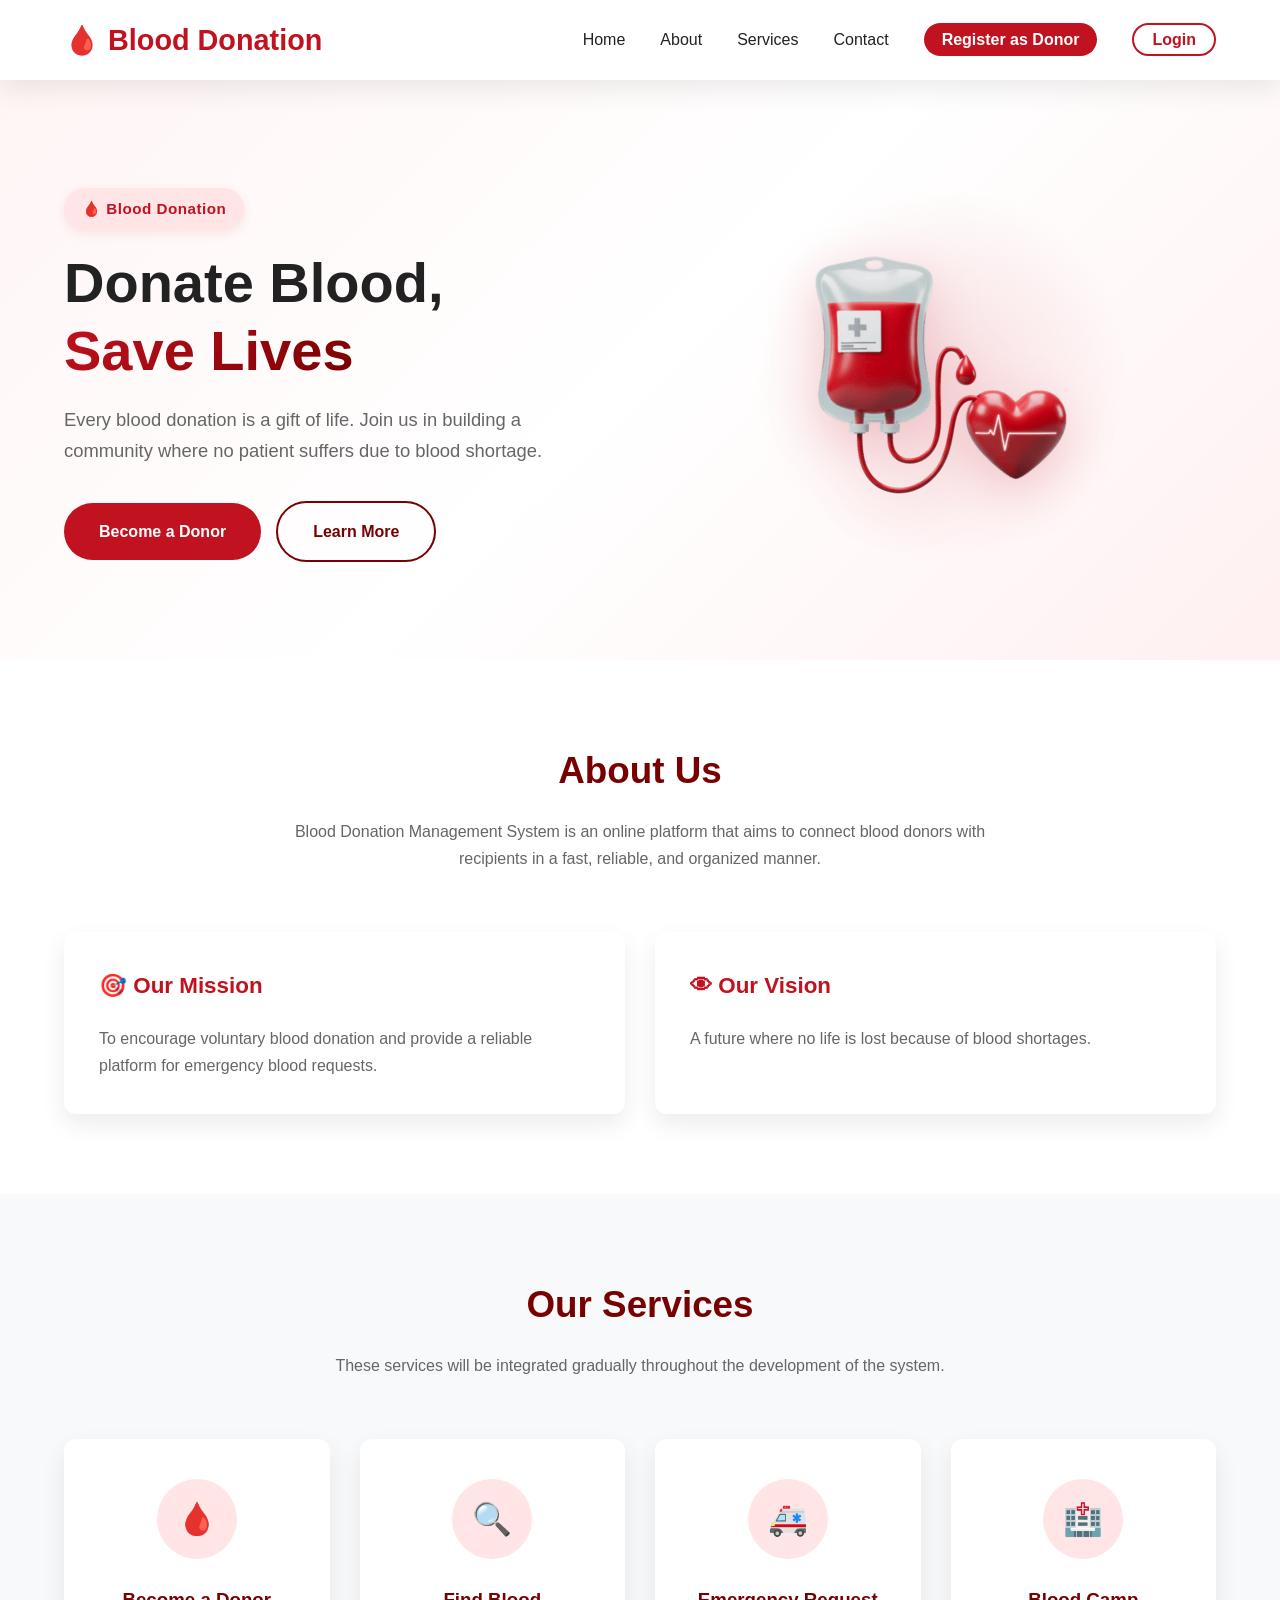
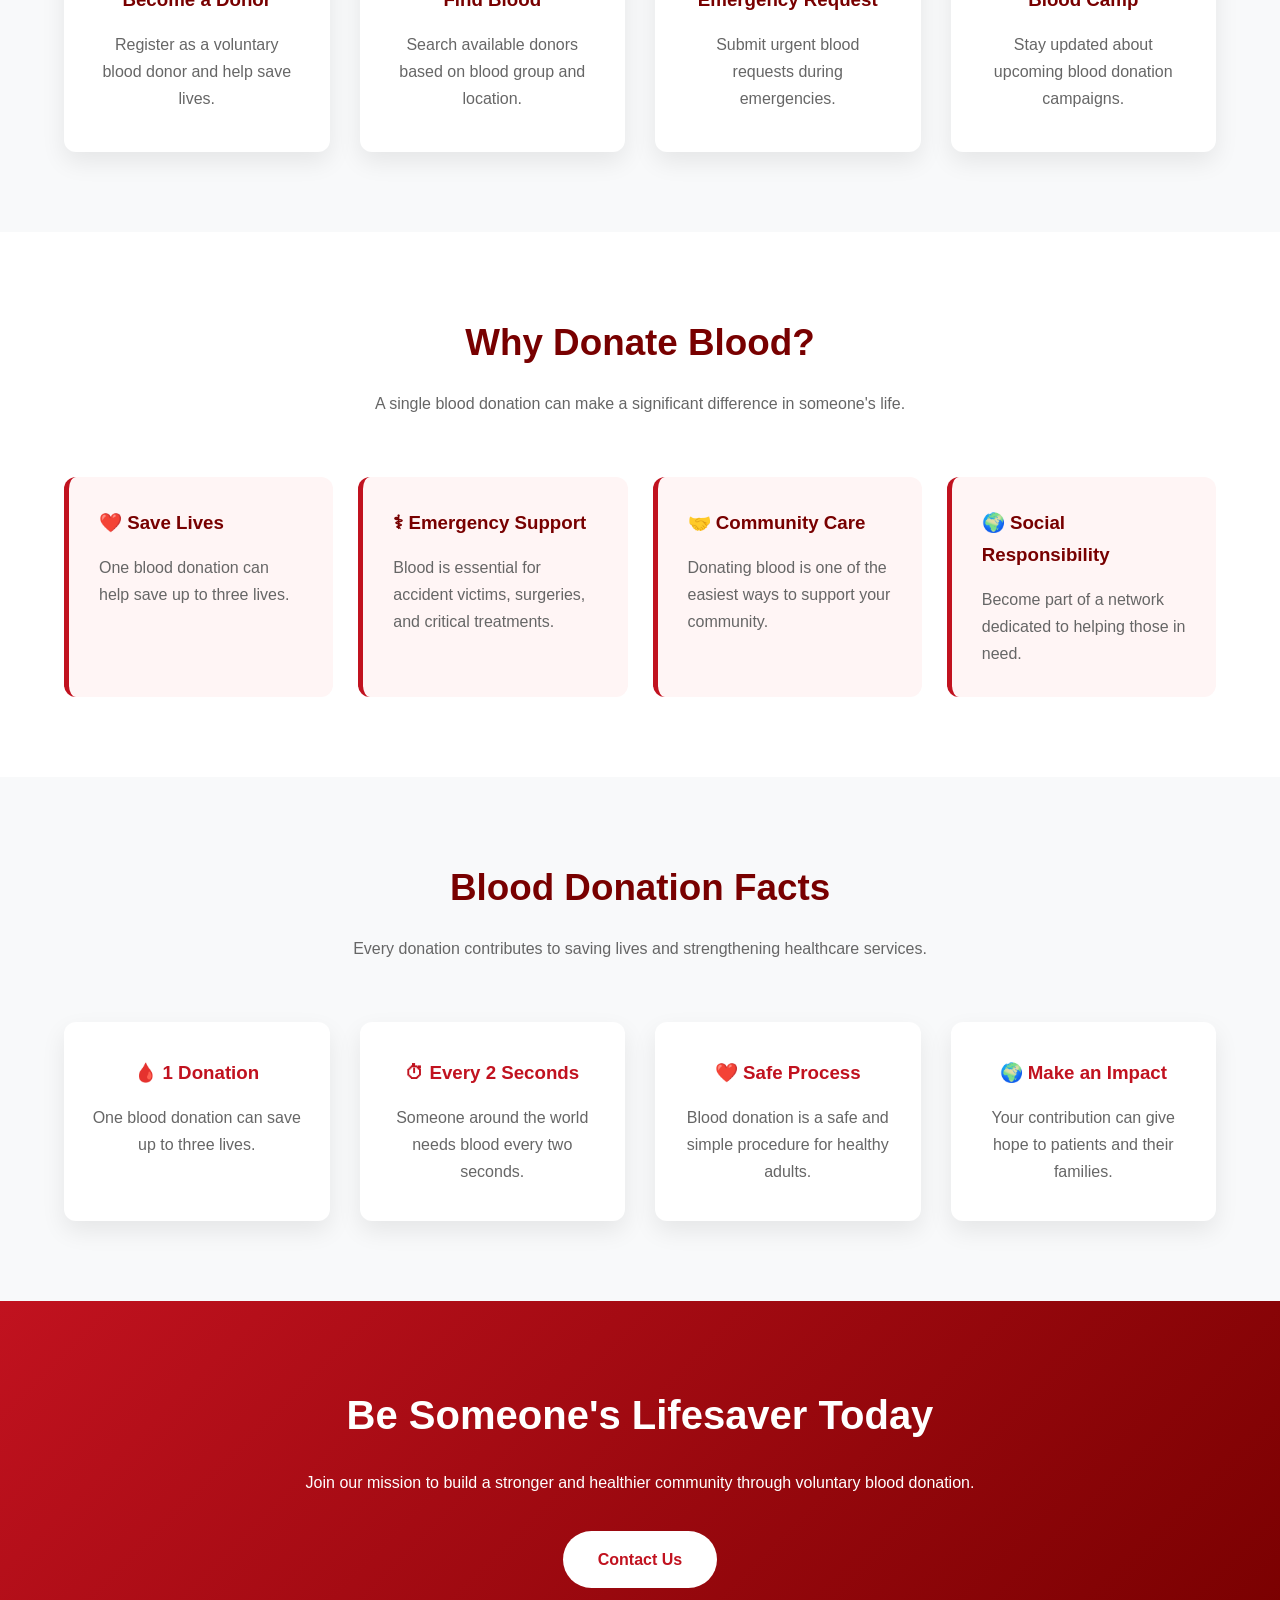
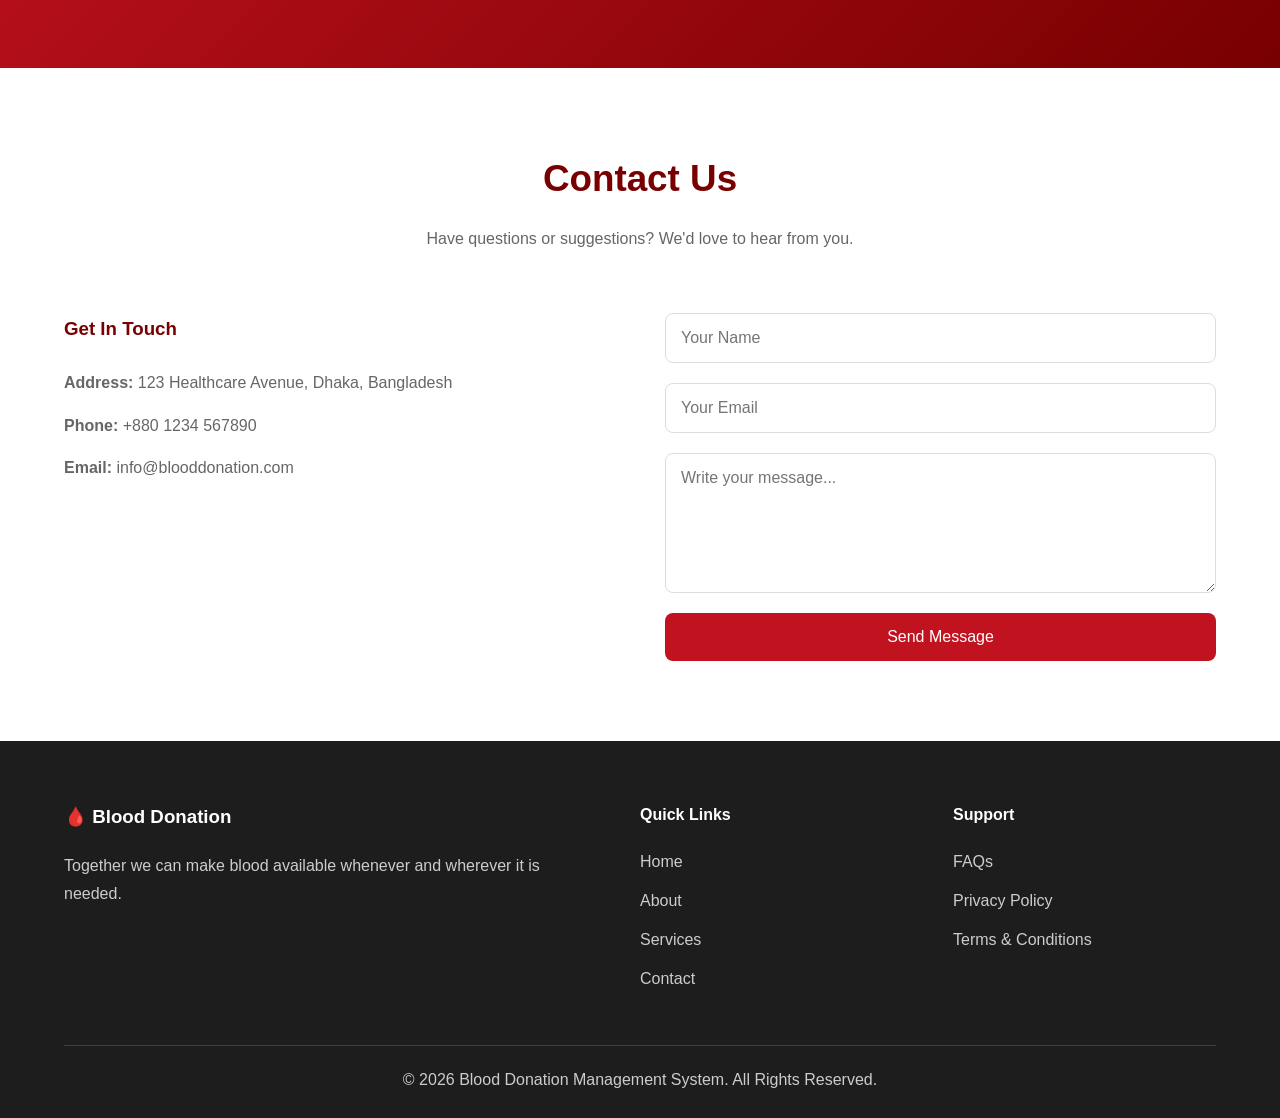
==== commit 2579bd54: "updating" ====
--- a/index.html
+++ b/index.html
@@ -49,6 +49,10 @@
 
                     <li><a href="#contact">Contact</a></li>
 
+                    <li><a href="register.html" class="nav-btn-register">Register as Donor</a></li>
+
+                    <li><a href="login.php" class="nav-btn-login">Login</a></li>
+
                 </ul>
 
             </nav>
@@ -74,13 +78,15 @@
 
                 <div class="hero-content">
 
+                    <span class="hero-tagline">🩸 Blood Donation</span>
+
                     <h1>
 
                         Donate Blood,
 
                         <br>
 
-                        Save Lives
+                        <span class="highlight-red">Save Lives</span>
 
                     </h1>
 
@@ -92,19 +98,33 @@
 
                     </p>
 
-                    <a href="#about"
-                       class="btn">
-
-                        Learn More
-
-                    </a>
+                    <div class="hero-buttons">
+
+                        <a href="register.html" class="btn btn-primary">
+
+                            Become a Donor
+
+                        </a>
+
+                        <a href="#about" class="btn btn-secondary">
+
+                            Learn More
+
+                        </a>
+
+                    </div>
 
                 </div>
 
                 <div class="hero-image">
 
-                    <img src="images/hero.jpg"
-                         alt="Blood Donation">
+                    <div class="hero-image-wrapper">
+
+                        <img src="images/hero.png"
+                             alt="Blood Donation - Blood Bag & Heart"
+                             class="floating-hero-img">
+
+                    </div>
 
                 </div>
 
@@ -559,4 +579,4 @@
 
 </body>
 
-</html>+</html>
--- a/css/style.css
+++ b/css/style.css
@@ -0,0 +1,1103 @@
+/* ===========================================
+   GOOGLE FONT
+=========================================== */
+
+@import url('https://fonts.googleapis.com/css2?family=Poppins:wght@300;400;500;600;700;800&display=swap');
+
+/* ===========================================
+   CSS RESET
+=========================================== */
+
+*{
+    margin:0;
+    padding:0;
+    box-sizing:border-box;
+}
+
+html{
+    scroll-behavior:smooth;
+}
+
+body{
+
+    font-family:'Poppins',sans-serif;
+    background:#f8f9fa;
+    color:#333;
+    line-height:1.7;
+
+}
+
+img{
+
+    width:100%;
+    display:block;
+
+}
+
+a{
+
+    text-decoration:none;
+
+}
+
+ul{
+
+    list-style:none;
+
+}
+
+/* ===========================================
+   ROOT VARIABLES
+=========================================== */
+
+:root{
+
+    --primary:#c1121f;
+    --secondary:#780000;
+    --dark:#222;
+    --light:#ffffff;
+    --gray:#666;
+    --background:#f8f9fa;
+
+    --shadow:0 10px 25px rgba(0,0,0,.08);
+
+    --radius:12px;
+
+    --transition:.3s;
+
+}
+
+/* ===========================================
+   GLOBAL
+=========================================== */
+
+.container{
+
+    width:90%;
+    max-width:1200px;
+    margin:auto;
+
+}
+
+section{
+
+    padding:80px 0;
+
+}
+
+.section-title{
+
+    text-align:center;
+    margin-bottom:60px;
+
+}
+
+.section-title h2{
+
+    font-size:2.3rem;
+    color:var(--secondary);
+    margin-bottom:15px;
+
+}
+
+.section-title p{
+
+    max-width:700px;
+    margin:auto;
+    color:var(--gray);
+
+}
+
+/* ===========================================
+   HEADER
+=========================================== */
+
+header{
+
+    background:white;
+    box-shadow:var(--shadow);
+    position:sticky;
+    top:0;
+    z-index:100;
+
+}
+
+header .container{
+
+    display:flex;
+    justify-content:space-between;
+    align-items:center;
+    min-height:80px;
+
+}
+
+.logo h2{
+
+    color:var(--primary);
+    font-size:1.8rem;
+
+}
+
+/* ===========================================
+   NAVIGATION
+=========================================== */
+
+nav ul{
+
+    display:flex;
+    gap:35px;
+
+}
+
+nav a{
+
+    color:var(--dark);
+    font-weight:500;
+    transition:var(--transition);
+
+}
+
+nav a:hover{
+
+    color:var(--primary);
+
+}
+
+/* ===========================================
+   HERO
+=========================================== */
+
+.hero{
+
+    background:linear-gradient(
+        135deg,
+        #fff5f5 0%,
+        #ffffff 50%,
+        #fff0f1 100%
+    );
+    padding: 100px 0 90px;
+    overflow: hidden;
+
+}
+
+.hero .container{
+
+    display:flex;
+    justify-content:space-between;
+    align-items:center;
+    gap:50px;
+
+}
+
+.hero-content{
+
+    flex:1;
+
+}
+
+.hero-tagline {
+    display: inline-flex;
+    align-items: center;
+    gap: 8px;
+    background: #ffe5e5;
+    color: var(--primary);
+    padding: 8px 18px;
+    border-radius: 30px;
+    font-weight: 700;
+    font-size: 0.95rem;
+    margin-bottom: 20px;
+    box-shadow: 0 4px 12px rgba(193, 18, 31, 0.1);
+    letter-spacing: 0.5px;
+}
+
+.hero-content h1{
+
+    font-size:3.5rem;
+    line-height:1.2;
+    color:var(--dark);
+    margin-bottom:20px;
+    font-weight: 800;
+
+}
+
+.highlight-red {
+    color: var(--primary);
+    background: linear-gradient(135deg, var(--primary), var(--secondary));
+    -webkit-background-clip: text;
+    -webkit-text-fill-color: transparent;
+}
+
+.hero-content p{
+
+    color:var(--gray);
+    margin-bottom:35px;
+    font-size: 1.15rem;
+    max-width: 520px;
+
+}
+
+.btn{
+
+    display:inline-block;
+    background:var(--primary);
+    color:white;
+    padding:15px 35px;
+    border-radius:50px;
+    transition:var(--transition);
+    font-weight:600;
+
+}
+
+.btn:hover{
+
+    background:var(--secondary);
+
+}
+
+.hero-image{
+
+    flex:1;
+    display: flex;
+    justify-content: center;
+    align-items: center;
+
+}
+
+.hero-image-wrapper {
+    position: relative;
+    display: inline-block;
+    padding: 20px;
+}
+
+.hero-image-wrapper::before {
+    content: '';
+    position: absolute;
+    top: 50%;
+    left: 50%;
+    transform: translate(-50%, -50%);
+    width: 380px;
+    height: 380px;
+    background: radial-gradient(circle, rgba(193, 18, 31, 0.12) 0%, rgba(255,255,255,0) 70%);
+    border-radius: 50%;
+    z-index: 1;
+}
+
+.floating-hero-img {
+    position: relative;
+    z-index: 2;
+    max-width: 440px;
+    width: 100%;
+    height: auto;
+    display: block;
+    margin: auto;
+    filter: drop-shadow(0 15px 25px rgba(193, 18, 31, 0.18));
+    animation: floatAnimation 4s ease-in-out infinite;
+}
+
+@keyframes floatAnimation {
+    0% {
+        transform: translateY(0px);
+    }
+    50% {
+        transform: translateY(-12px);
+    }
+    100% {
+        transform: translateY(0px);
+    }
+}
+/* ===========================================
+   ABOUT SECTION
+=========================================== */
+
+.about{
+
+    background:var(--light);
+
+}
+
+.about-content{
+
+    display:grid;
+    grid-template-columns:repeat(auto-fit,minmax(300px,1fr));
+    gap:30px;
+
+}
+
+.about-card{
+
+    background:var(--light);
+    padding:35px;
+    border-radius:var(--radius);
+    box-shadow:var(--shadow);
+    transition:var(--transition);
+
+}
+
+.about-card:hover{
+
+    transform:translateY(-8px);
+
+}
+
+.about-card h3{
+
+    color:var(--primary);
+    margin-bottom:20px;
+    font-size:1.4rem;
+
+}
+
+.about-card p{
+
+    color:var(--gray);
+
+}
+
+/* ===========================================
+   SERVICES SECTION
+=========================================== */
+
+.services{
+
+    background:var(--background);
+
+}
+
+.service-grid{
+
+    display:grid;
+    grid-template-columns:repeat(auto-fit,minmax(250px,1fr));
+    gap:30px;
+
+}
+
+.service-card{
+
+    background:var(--light);
+    padding:40px 30px;
+    border-radius:var(--radius);
+    text-align:center;
+    box-shadow:var(--shadow);
+    transition:var(--transition);
+
+}
+
+.service-card:hover{
+
+    transform:translateY(-10px);
+
+}
+
+.service-icon{
+
+    width:80px;
+    height:80px;
+
+    margin:0 auto 25px;
+
+    display:flex;
+    justify-content:center;
+    align-items:center;
+
+    font-size:2rem;
+
+    background:#ffe5e5;
+
+    color:var(--primary);
+
+    border-radius:50%;
+
+}
+
+.service-card h3{
+
+    color:var(--secondary);
+    margin-bottom:15px;
+
+}
+
+.service-card p{
+
+    color:var(--gray);
+
+}
+
+/* ===========================================
+   WHY DONATE SECTION
+=========================================== */
+
+.why-donate{
+
+    background:var(--light);
+
+}
+
+.why-grid{
+
+    display:grid;
+    grid-template-columns:repeat(auto-fit,minmax(250px,1fr));
+    gap:25px;
+
+}
+
+.why-card{
+
+    background:#fff5f5;
+
+    padding:30px;
+
+    border-left:5px solid var(--primary);
+
+    border-radius:var(--radius);
+
+    transition:var(--transition);
+
+}
+
+.why-card:hover{
+
+    background:var(--primary);
+
+    color:white;
+
+    transform:translateY(-8px);
+
+}
+
+.why-card h3{
+
+    margin-bottom:15px;
+
+    color:var(--secondary);
+
+}
+
+.why-card:hover h3{
+
+    color:white;
+
+}
+
+.why-card p{
+
+    color:var(--gray);
+
+}
+
+.why-card:hover p{
+
+    color:white;
+
+}
+/* ===========================================
+   BLOOD FACTS SECTION
+=========================================== */
+
+.blood-facts{
+
+    background:var(--background);
+
+}
+
+.facts-grid{
+
+    display:grid;
+    grid-template-columns:repeat(auto-fit,minmax(250px,1fr));
+    gap:30px;
+
+}
+
+.fact-card{
+
+    background:var(--light);
+
+    padding:35px 25px;
+
+    border-radius:var(--radius);
+
+    box-shadow:var(--shadow);
+
+    text-align:center;
+
+    transition:var(--transition);
+
+}
+
+.fact-card:hover{
+
+    transform:translateY(-8px);
+
+}
+
+.fact-card h3{
+
+    color:var(--primary);
+
+    margin-bottom:15px;
+
+}
+
+.fact-card p{
+
+    color:var(--gray);
+
+}
+
+/* ===========================================
+   CALL TO ACTION
+=========================================== */
+
+.cta{
+
+    background:linear-gradient(
+        135deg,
+        var(--primary),
+        var(--secondary)
+    );
+
+    color:var(--light);
+
+    text-align:center;
+
+}
+
+.cta-content{
+
+    max-width:700px;
+
+    margin:auto;
+
+}
+
+.cta-content h2{
+
+    font-size:2.5rem;
+
+    margin-bottom:20px;
+
+}
+
+.cta-content p{
+
+    margin-bottom:35px;
+
+}
+
+.cta .btn{
+
+    background:var(--light);
+
+    color:var(--primary);
+
+}
+
+.cta .btn:hover{
+
+    background:#f1f1f1;
+
+}
+
+/* ===========================================
+   CONTACT SECTION
+=========================================== */
+
+.contact{
+
+    background:var(--light);
+
+}
+
+.contact-wrapper{
+
+    display:flex;
+
+    gap:50px;
+
+    justify-content:space-between;
+
+    align-items:flex-start;
+
+}
+
+.contact-info{
+
+    flex:1;
+
+}
+
+.contact-info h3{
+
+    color:var(--secondary);
+
+    margin-bottom:25px;
+
+}
+
+.contact-info p{
+
+    margin-bottom:15px;
+
+    color:var(--gray);
+
+}
+
+.contact-form{
+
+    flex:1;
+
+}
+
+.contact-form form{
+
+    display:flex;
+
+    flex-direction:column;
+
+    gap:20px;
+
+}
+
+.contact-form input,
+
+.contact-form textarea{
+
+    padding:15px;
+
+    border:1px solid #ddd;
+
+    border-radius:8px;
+
+    font-size:1rem;
+
+    font-family:inherit;
+
+    outline:none;
+
+}
+
+.contact-form input:focus,
+
+.contact-form textarea:focus{
+
+    border-color:var(--primary);
+
+}
+
+.contact-form button{
+
+    background:var(--primary);
+
+    color:var(--light);
+
+    border:none;
+
+    padding:15px;
+
+    border-radius:8px;
+
+    cursor:pointer;
+
+    font-size:1rem;
+
+    transition:var(--transition);
+
+}
+
+.contact-form button:hover{
+
+    background:var(--secondary);
+
+}
+
+/* ===========================================
+   FOOTER
+=========================================== */
+
+footer{
+
+    background:#1d1d1d;
+
+    color:var(--light);
+
+    padding:60px 0 25px;
+
+}
+
+.footer-content{
+
+    display:grid;
+
+    grid-template-columns:2fr 1fr 1fr;
+
+    gap:50px;
+
+}
+
+.footer-content h3,
+
+.footer-content h4{
+
+    margin-bottom:20px;
+
+}
+
+.footer-content p{
+
+    color:#cccccc;
+
+}
+
+.footer-content ul li{
+
+    margin-bottom:12px;
+
+}
+
+.footer-content a{
+
+    color:#cccccc;
+
+    transition:var(--transition);
+
+}
+
+.footer-content a:hover{
+
+    color:white;
+
+    padding-left:5px;
+
+}
+
+footer hr{
+
+    margin:40px 0 20px;
+
+    border:none;
+
+    border-top:1px solid rgba(255,255,255,.15);
+
+}
+
+.copyright{
+
+    text-align:center;
+
+    color:#cccccc;
+
+}
+
+/* ===========================================
+   RESPONSIVE DESIGN
+=========================================== */
+
+@media(max-width:992px){
+
+    .hero .container{
+
+        flex-direction:column;
+
+        text-align:center;
+
+    }
+
+    .hero-content h1{
+
+        font-size:2.8rem;
+
+    }
+
+    .contact-wrapper{
+
+        flex-direction:column;
+
+    }
+
+    .footer-content{
+
+        grid-template-columns:1fr 1fr;
+
+    }
+
+}
+
+@media(max-width:768px){
+
+    header .container{
+
+        flex-direction:column;
+
+        padding:20px 0;
+
+    }
+
+    nav ul{
+
+        flex-direction:column;
+
+        gap:18px;
+
+        margin-top:20px;
+
+        text-align:center;
+
+    }
+
+    .hero-content h1{
+
+        font-size:2.2rem;
+
+    }
+
+    .section-title h2{
+
+        font-size:2rem;
+
+    }
+
+    .footer-content{
+
+        grid-template-columns:1fr;
+
+        text-align:center;
+
+    }
+
+}
+
+@media(max-width:480px){
+
+    .container{
+
+        width:92%;
+
+    }
+
+    section{
+
+        padding:60px 0;
+
+    }
+
+    .hero-content h1{
+
+        font-size:1.8rem;
+
+    }
+
+    .btn{
+
+        display:block;
+
+        text-align:center;
+
+    }
+
+}
+
+/* ==========================================
+   LOGIN PAGE
+========================================== */
+
+.login-container{
+
+    width:100%;
+
+    min-height:100vh;
+
+    display:flex;
+
+    justify-content:center;
+
+    align-items:center;
+
+    background:#f5f7fa;
+
+}
+
+.login-card{
+
+    width:420px;
+
+    background:#ffffff;
+
+    padding:40px;
+
+    border-radius:12px;
+
+    box-shadow:0 10px 30px rgba(0,0,0,.1);
+
+}
+
+.login-card h1{
+
+    text-align:center;
+
+    color:#c1121f;
+
+    margin-bottom:10px;
+
+}
+
+.login-card h2{
+
+    text-align:center;
+
+    margin-bottom:8px;
+
+}
+
+.login-card p{
+
+    text-align:center;
+
+    color:#666;
+
+    margin-bottom:25px;
+
+}
+
+.form-group{
+
+    margin-bottom:18px;
+
+}
+
+.form-group label{
+
+    display:block;
+
+    margin-bottom:8px;
+
+    font-weight:600;
+
+}
+
+.form-group input{
+
+    width:100%;
+
+    padding:12px;
+
+    border:1px solid #ccc;
+
+    border-radius:6px;
+
+    font-size:16px;
+
+}
+
+.form-group input:focus{
+
+    outline:none;
+
+    border-color:#c1121f;
+
+}
+
+button{
+
+    width:100%;
+
+    padding:14px;
+
+    background:#c1121f;
+
+    color:#fff;
+
+    border:none;
+
+    border-radius:6px;
+
+    font-size:17px;
+
+    cursor:pointer;
+
+    transition:.3s;
+
+}
+
+button:hover{
+
+    background:#9d0208;
+
+}
+
+.error{
+
+    color:red;
+
+    font-size:14px;
+
+}
+
+.bottom-text{
+
+    margin-top:20px;
+
+    text-align:center;
+
+}
+
+.bottom-text a{
+
+    color:#c1121f;
+
+    text-decoration:none;
+
+    font-weight:bold;
+
+}
+
+/* Navigation & Header Buttons */
+.nav-btn-register {
+    background: var(--primary);
+    color: white !important;
+    padding: 8px 18px;
+    border-radius: 20px;
+    font-weight: 600;
+    transition: var(--transition);
+}
+
+.nav-btn-register:hover {
+    background: var(--secondary);
+    transform: translateY(-2px);
+}
+
+.nav-btn-login {
+    border: 2px solid var(--primary);
+    color: var(--primary) !important;
+    padding: 6px 18px;
+    border-radius: 20px;
+    font-weight: 600;
+    transition: var(--transition);
+}
+
+.nav-btn-login:hover {
+    background: var(--primary);
+    color: white !important;
+    transform: translateY(-2px);
+}
+
+.hero-buttons {
+    display: flex;
+    gap: 15px;
+    align-items: center;
+    margin-top: 25px;
+}
+
+.btn-primary {
+    background: var(--primary);
+    color: white;
+}
+
+.btn-secondary {
+    background: transparent;
+    color: var(--secondary);
+    border: 2px solid var(--secondary);
+}
+
+.btn-secondary:hover {
+    background: var(--secondary);
+    color: white;
+}
